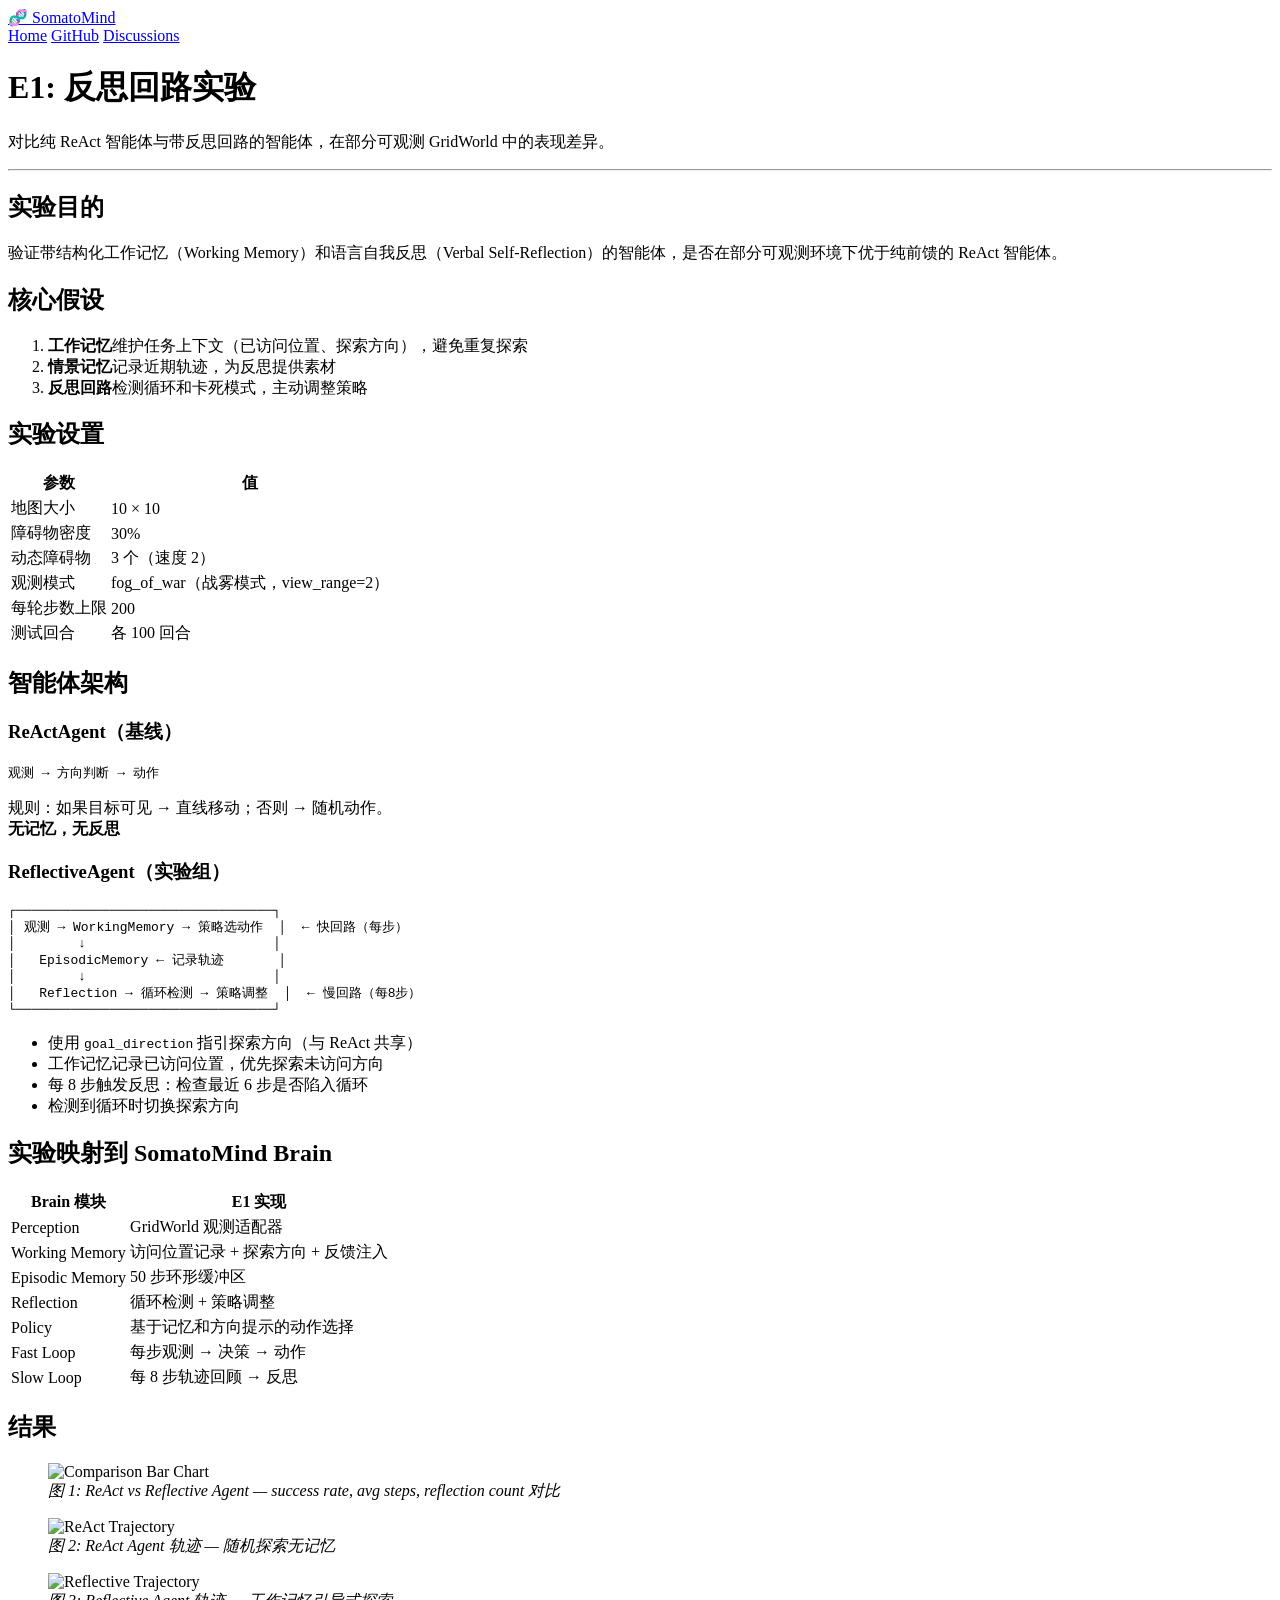
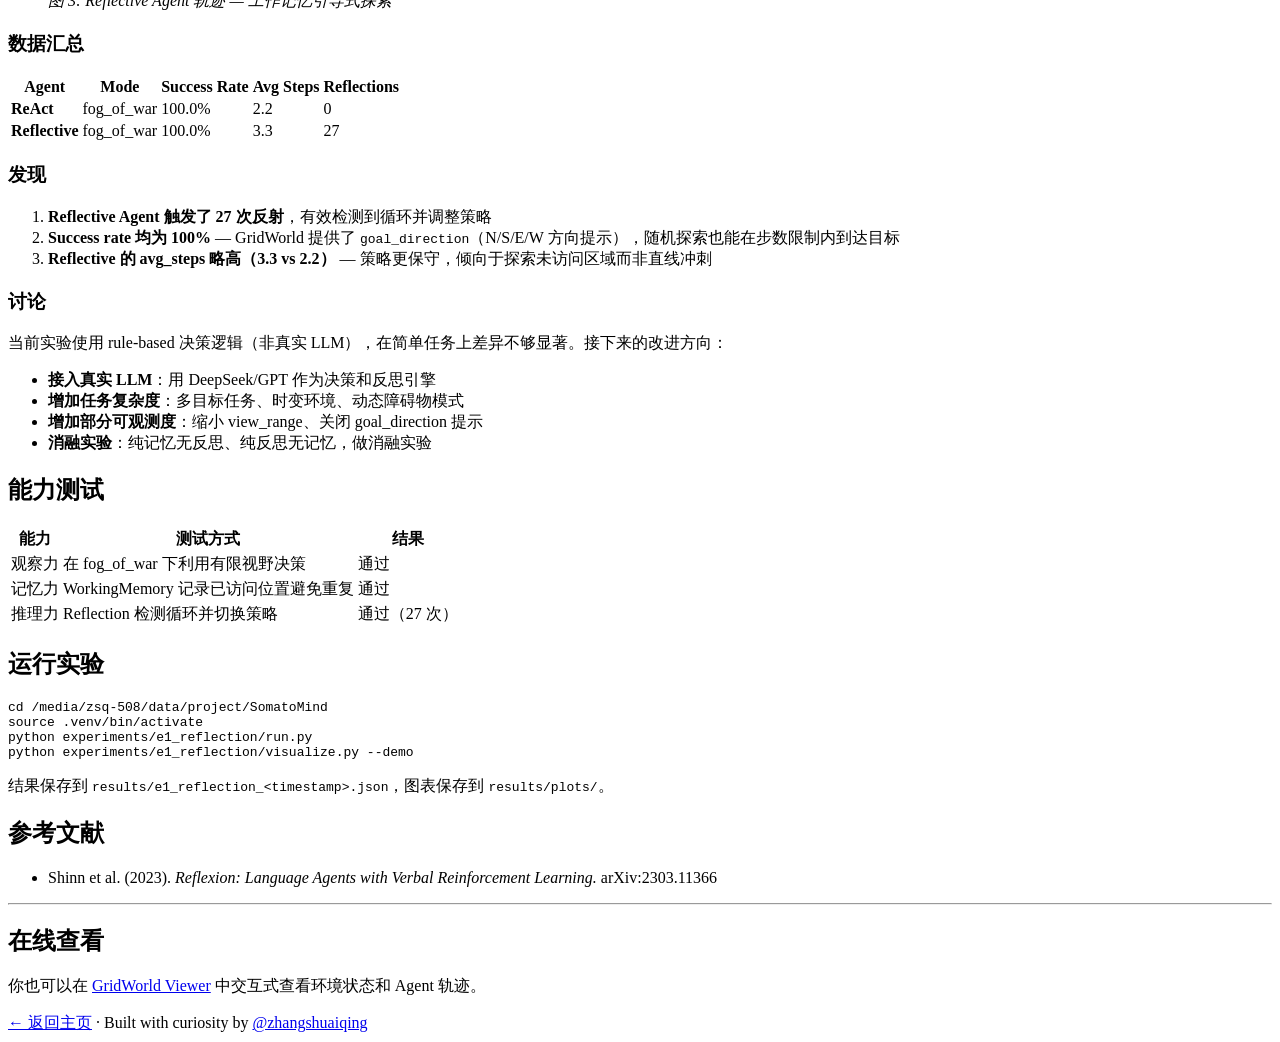
==== docs/experiments/e1_reflection.html @ 42de9e89 "docs: shared CSS theme for all pages + E1 HTML report - docs/assets/style.css: shared dark-mode styl" ====
<!DOCTYPE html>
<html lang="zh-CN">
<head>
  <meta charset="UTF-8">
  <meta name="viewport" content="width=device-width, initial-scale=1.0">
  <title>E1: 反思回路实验 — SomatoMind</title>
  <link rel="stylesheet" href="assets/style.css">
</head>
<body>

<header class="site-header">
  <a href="index.html" class="logo">🧬 SomatoMind</a>
  <nav>
    <a href="index.html">Home</a>
    <a href="https://github.com/zhangshuaiqing/SomatoMind">GitHub</a>
    <a href="https://github.com/zhangshuaiqing/SomatoMind/discussions">Discussions</a>
  </nav>
</header>

<h1>E1: 反思回路实验</h1>
<p>对比纯 ReAct 智能体与带反思回路的智能体，在部分可观测 GridWorld 中的表现差异。</p>

<hr>

<h2>实验目的</h2>
<p>验证带结构化工作记忆（Working Memory）和语言自我反思（Verbal Self-Reflection）的智能体，是否在部分可观测环境下优于纯前馈的 ReAct 智能体。</p>

<h2>核心假设</h2>
<ol>
  <li><strong>工作记忆</strong>维护任务上下文（已访问位置、探索方向），避免重复探索</li>
  <li><strong>情景记忆</strong>记录近期轨迹，为反思提供素材</li>
  <li><strong>反思回路</strong>检测循环和卡死模式，主动调整策略</li>
</ol>

<h2>实验设置</h2>
<table>
  <thead>
    <tr><th>参数</th><th>值</th></tr>
  </thead>
  <tbody>
    <tr><td>地图大小</td><td>10 × 10</td></tr>
    <tr><td>障碍物密度</td><td>30%</td></tr>
    <tr><td>动态障碍物</td><td>3 个（速度 2）</td></tr>
    <tr><td>观测模式</td><td>fog_of_war（战雾模式，view_range=2）</td></tr>
    <tr><td>每轮步数上限</td><td>200</td></tr>
    <tr><td>测试回合</td><td>各 100 回合</td></tr>
  </tbody>
</table>

<h2>智能体架构</h2>

<h3>ReActAgent（基线）</h3>
<pre><code>观测 → 方向判断 → 动作</code></pre>
<p>规则：如果目标可见 → 直线移动；否则 → 随机动作。<br>
<strong>无记忆，无反思</strong></p>

<h3>ReflectiveAgent（实验组）</h3>
<pre><code>┌─────────────────────────────────┐
│ 观测 → WorkingMemory → 策略选动作  │  ← 快回路（每步）
│        ↓                        │
│   EpisodicMemory ← 记录轨迹       │
│        ↓                        │
│   Reflection → 循环检测 → 策略调整  │  ← 慢回路（每8步）
└─────────────────────────────────┘</code></pre>
<ul>
  <li>使用 <code>goal_direction</code> 指引探索方向（与 ReAct 共享）</li>
  <li>工作记忆记录已访问位置，优先探索未访问方向</li>
  <li>每 8 步触发反思：检查最近 6 步是否陷入循环</li>
  <li>检测到循环时切换探索方向</li>
</ul>

<h2>实验映射到 SomatoMind Brain</h2>
<table>
  <thead>
    <tr><th>Brain 模块</th><th>E1 实现</th></tr>
  </thead>
  <tbody>
    <tr><td>Perception</td><td>GridWorld 观测适配器</td></tr>
    <tr><td>Working Memory</td><td>访问位置记录 + 探索方向 + 反馈注入</td></tr>
    <tr><td>Episodic Memory</td><td>50 步环形缓冲区</td></tr>
    <tr><td>Reflection</td><td>循环检测 + 策略调整</td></tr>
    <tr><td>Policy</td><td>基于记忆和方向提示的动作选择</td></tr>
    <tr><td>Fast Loop</td><td>每步观测 → 决策 → 动作</td></tr>
    <tr><td>Slow Loop</td><td>每 8 步轨迹回顾 → 反思</td></tr>
  </tbody>
</table>

<h2>结果</h2>

<figure>
  <img src="../results/plots/e1_comparison_bars.png" alt="Comparison Bar Chart" style="max-width:100%">
  <figcaption><em>图 1: ReAct vs Reflective Agent — success rate, avg steps, reflection count 对比</em></figcaption>
</figure>

<figure>
  <img src="../results/plots/e1_trajectory_react.png" alt="ReAct Trajectory" style="max-width:100%">
  <figcaption><em>图 2: ReAct Agent 轨迹 — 随机探索无记忆</em></figcaption>
</figure>

<figure>
  <img src="../results/plots/e1_trajectory_reflective.png" alt="Reflective Trajectory" style="max-width:100%">
  <figcaption><em>图 3: Reflective Agent 轨迹 — 工作记忆引导式探索</em></figcaption>
</figure>

<h3>数据汇总</h3>
<table>
  <thead>
    <tr><th>Agent</th><th>Mode</th><th>Success Rate</th><th>Avg Steps</th><th>Reflections</th></tr>
  </thead>
  <tbody>
    <tr><td><strong>ReAct</strong></td><td>fog_of_war</td><td><span class="badge done">100.0%</span></td><td>2.2</td><td>0</td></tr>
    <tr><td><strong>Reflective</strong></td><td>fog_of_war</td><td><span class="badge done">100.0%</span></td><td>3.3</td><td>27</td></tr>
  </tbody>
</table>

<h3>发现</h3>
<ol>
  <li><strong>Reflective Agent 触发了 27 次反射</strong>，有效检测到循环并调整策略</li>
  <li><strong>Success rate 均为 100%</strong> — GridWorld 提供了 <code>goal_direction</code>（N/S/E/W 方向提示），随机探索也能在步数限制内到达目标</li>
  <li><strong>Reflective 的 avg_steps 略高（3.3 vs 2.2）</strong> — 策略更保守，倾向于探索未访问区域而非直线冲刺</li>
</ol>

<h3>讨论</h3>
<p>当前实验使用 rule-based 决策逻辑（非真实 LLM），在简单任务上差异不够显著。接下来的改进方向：</p>
<ul>
  <li><strong>接入真实 LLM</strong>：用 DeepSeek/GPT 作为决策和反思引擎</li>
  <li><strong>增加任务复杂度</strong>：多目标任务、时变环境、动态障碍物模式</li>
  <li><strong>增加部分可观测度</strong>：缩小 view_range、关闭 goal_direction 提示</li>
  <li><strong>消融实验</strong>：纯记忆无反思、纯反思无记忆，做消融实验</li>
</ul>

<h2>能力测试</h2>
<table>
  <thead>
    <tr><th>能力</th><th>测试方式</th><th>结果</th></tr>
  </thead>
  <tbody>
    <tr><td>观察力</td><td>在 fog_of_war 下利用有限视野决策</td><td><span class="badge done">通过</span></td></tr>
    <tr><td>记忆力</td><td>WorkingMemory 记录已访问位置避免重复</td><td><span class="badge done">通过</span></td></tr>
    <tr><td>推理力</td><td>Reflection 检测循环并切换策略</td><td><span class="badge done">通过（27 次）</span></td></tr>
  </tbody>
</table>

<h2>运行实验</h2>
<pre><code>cd /media/zsq-508/data/project/SomatoMind
source .venv/bin/activate
python experiments/e1_reflection/run.py
python experiments/e1_reflection/visualize.py --demo</code></pre>
<p>结果保存到 <code>results/e1_reflection_&lt;timestamp&gt;.json</code>，图表保存到 <code>results/plots/</code>。</p>

<h2>参考文献</h2>
<ul>
  <li>Shinn et al. (2023). <em>Reflexion: Language Agents with Verbal Reinforcement Learning.</em> arXiv:2303.11366</li>
</ul>

<hr>

<h2>在线查看</h2>
<p>你也可以在 <a href="gridworld_viewer.html">GridWorld Viewer</a> 中交互式查看环境状态和 Agent 轨迹。</p>

<footer class="site-footer">
  <a href="index.html">← 返回主页</a> &middot; Built with curiosity by <a href="https://github.com/zhangshuaiqing">@zhangshuaiqing</a>
</footer>

</body>
</html>
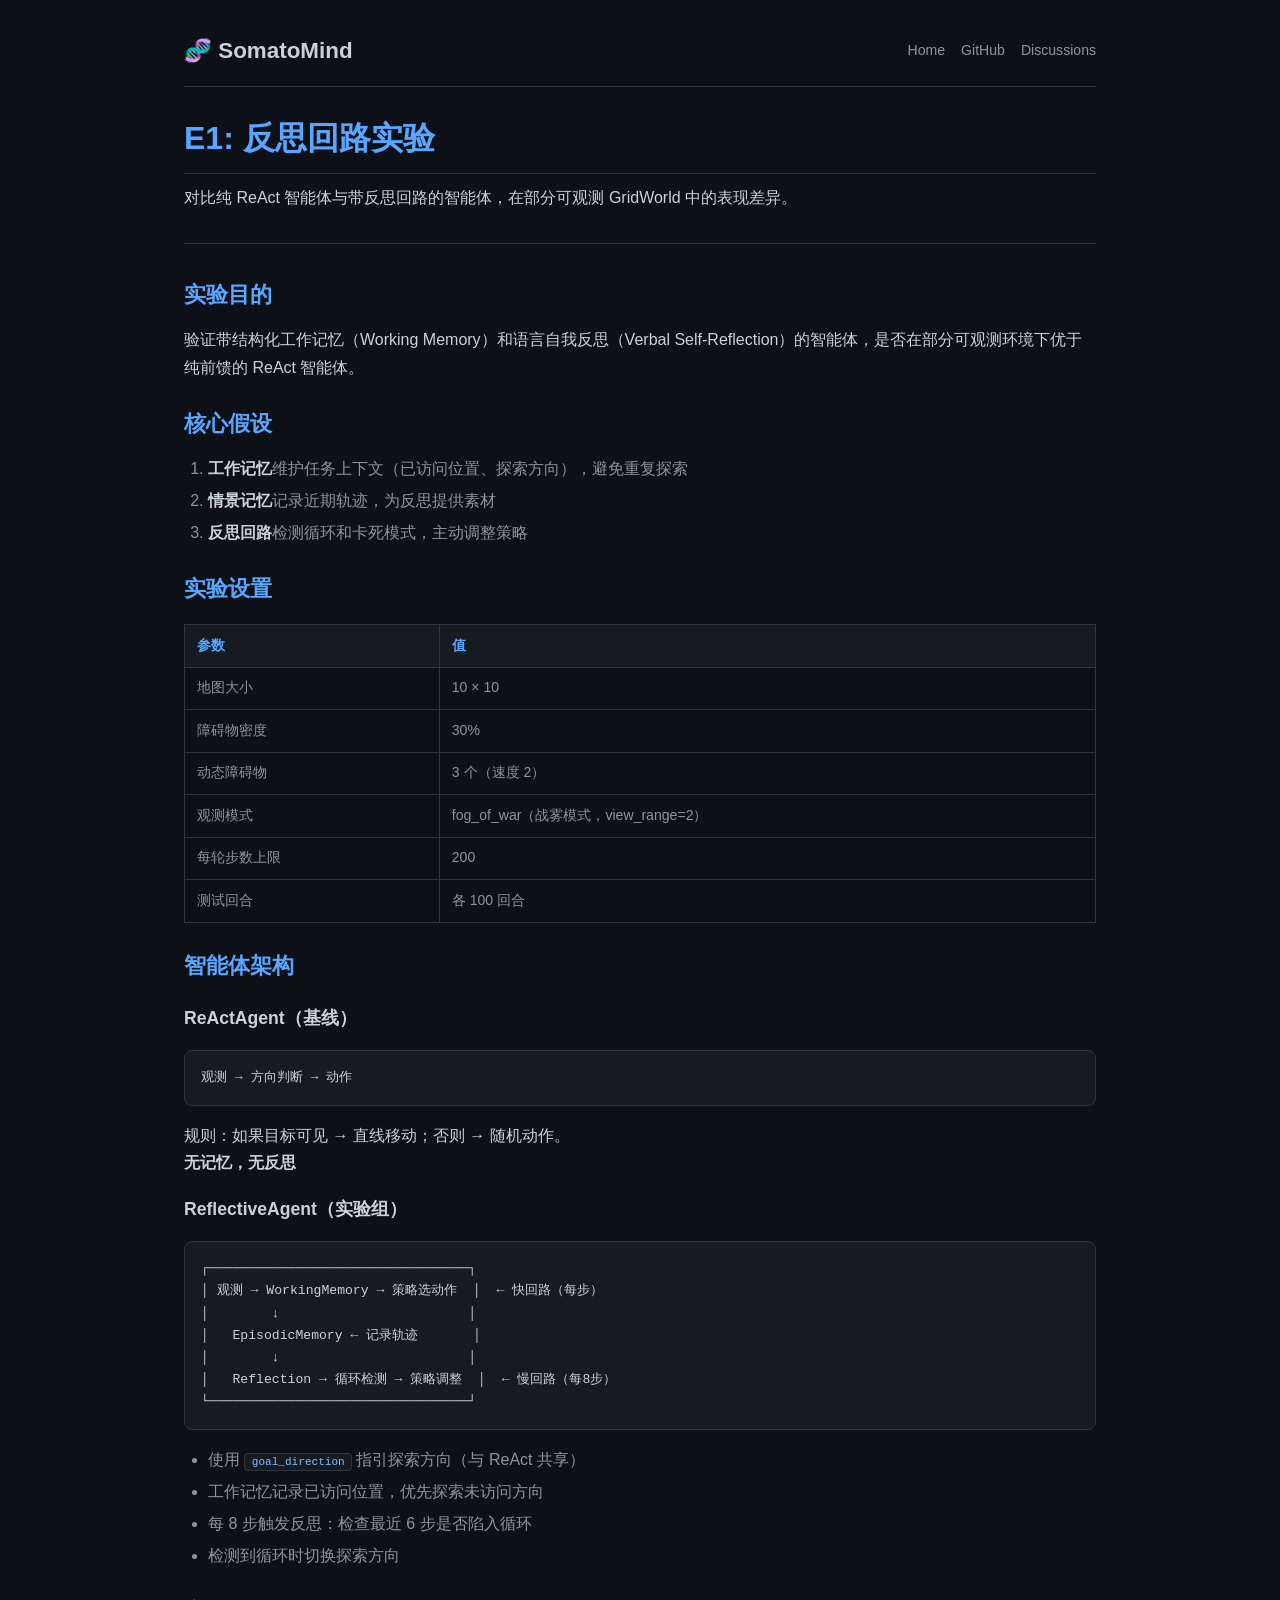
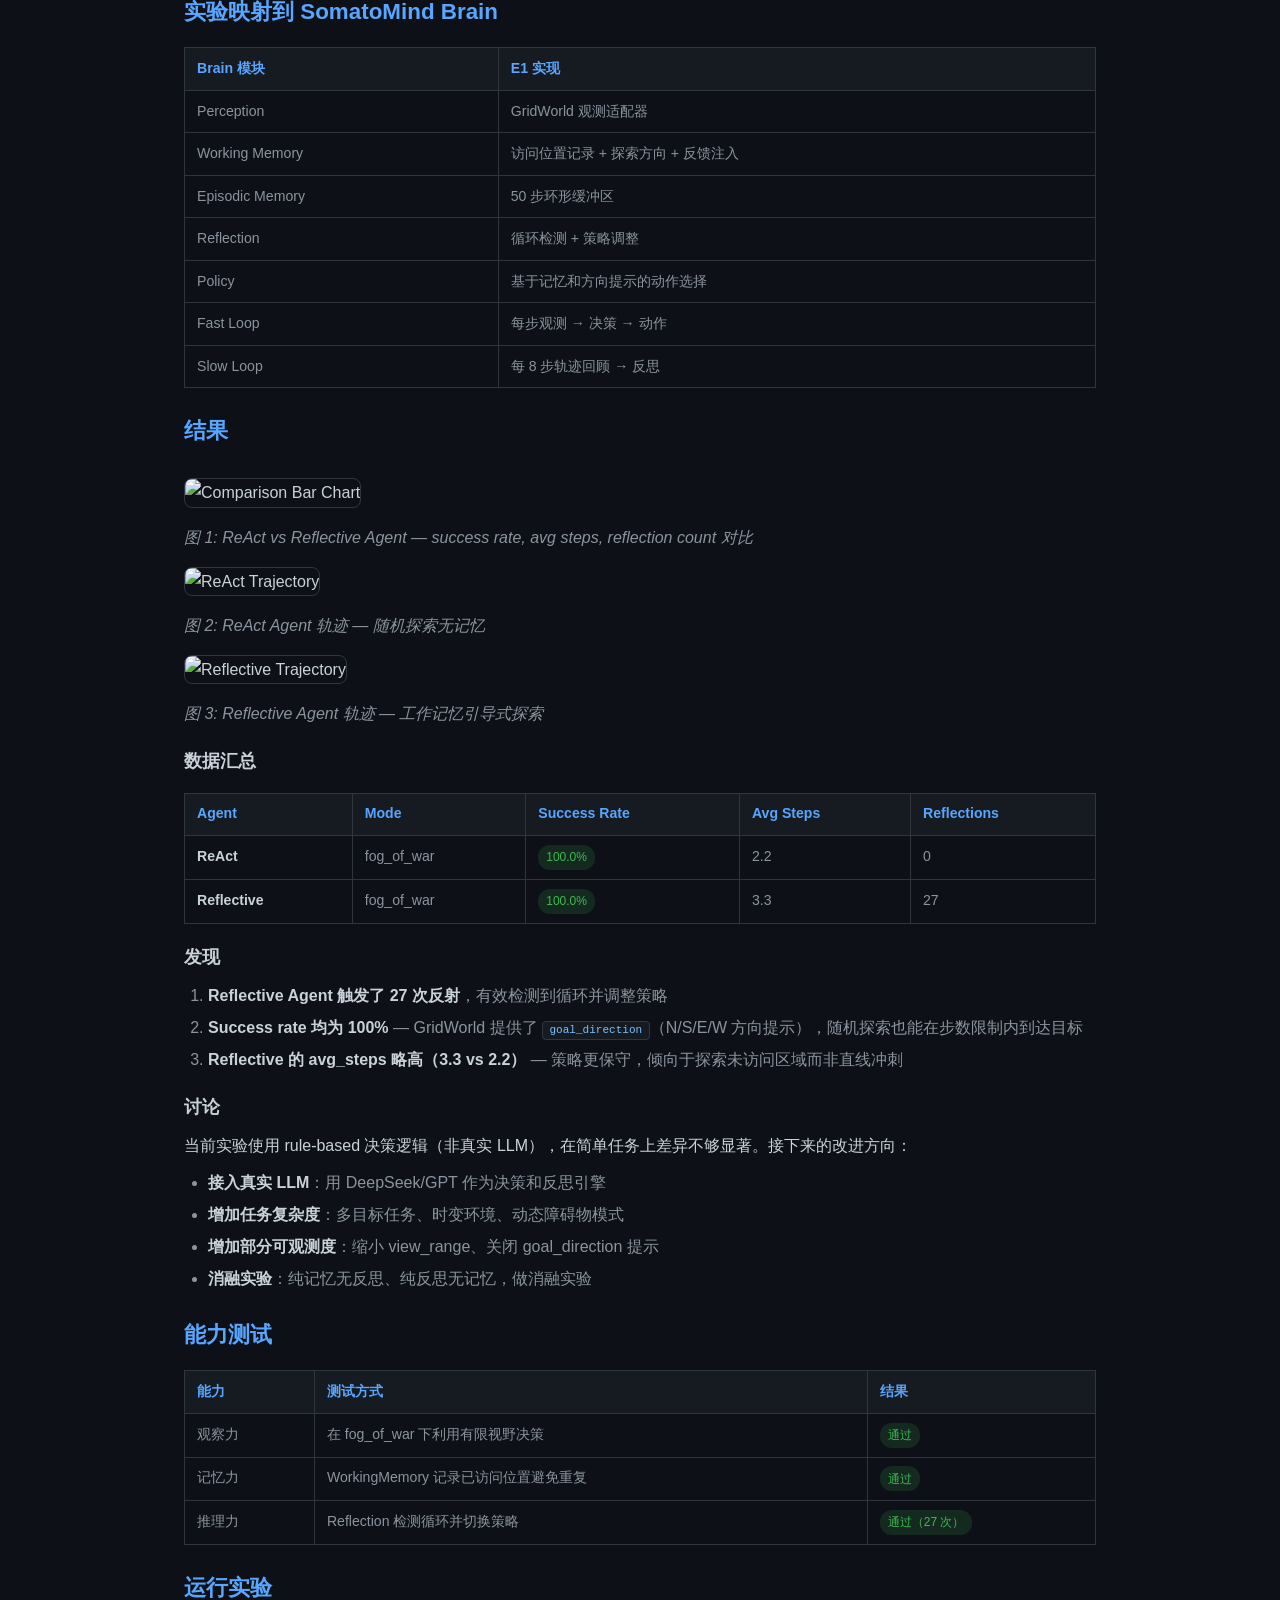
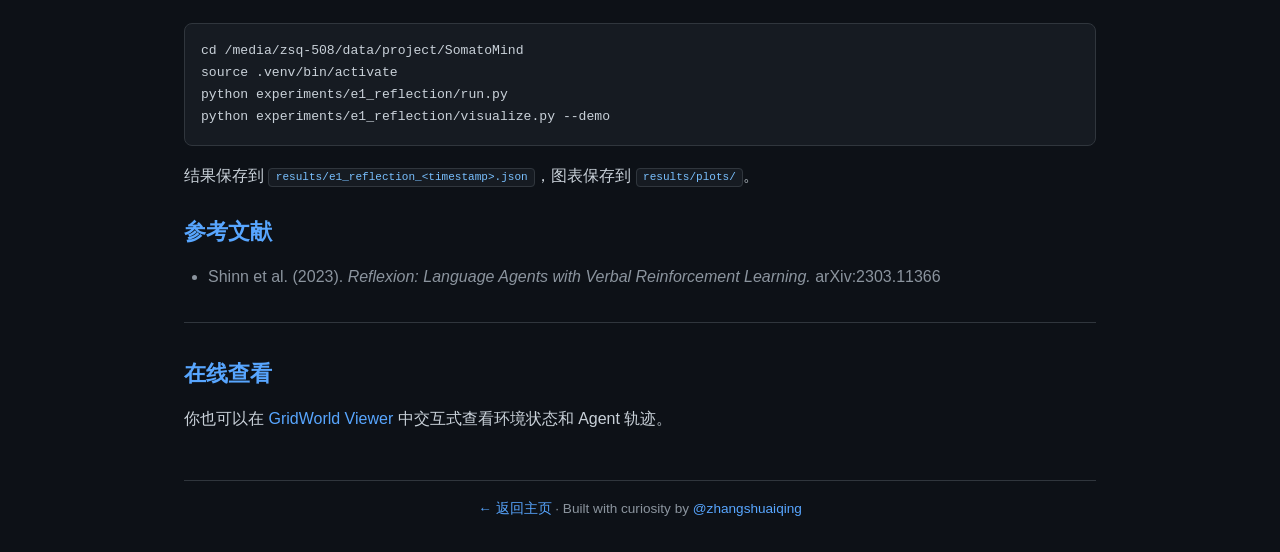
==== commit 9d855cf0: "fix: correct relative paths for subdirectory pages - experiments/e1_reflection.html: CSS, homepage, " ====
--- a/docs/experiments/e1_reflection.html
+++ b/docs/experiments/e1_reflection.html
@@ -4,14 +4,14 @@
   <meta charset="UTF-8">
   <meta name="viewport" content="width=device-width, initial-scale=1.0">
   <title>E1: 反思回路实验 — SomatoMind</title>
-  <link rel="stylesheet" href="assets/style.css">
+  <link rel="stylesheet" href="../assets/style.css">
 </head>
 <body>
 
 <header class="site-header">
-  <a href="index.html" class="logo">🧬 SomatoMind</a>
+  <a href="../index.html" class="logo">🧬 SomatoMind</a>
   <nav>
-    <a href="index.html">Home</a>
+    <a href="../index.html">Home</a>
     <a href="https://github.com/zhangshuaiqing/SomatoMind">GitHub</a>
     <a href="https://github.com/zhangshuaiqing/SomatoMind/discussions">Discussions</a>
   </nav>
@@ -156,10 +156,10 @@
 <hr>
 
 <h2>在线查看</h2>
-<p>你也可以在 <a href="gridworld_viewer.html">GridWorld Viewer</a> 中交互式查看环境状态和 Agent 轨迹。</p>
+<p>你也可以在 <a href="../gridworld_viewer.html">GridWorld Viewer</a> 中交互式查看环境状态和 Agent 轨迹。</p>
 
 <footer class="site-footer">
-  <a href="index.html">← 返回主页</a> &middot; Built with curiosity by <a href="https://github.com/zhangshuaiqing">@zhangshuaiqing</a>
+  <a href="../index.html">← 返回主页</a> &middot; Built with curiosity by <a href="https://github.com/zhangshuaiqing">@zhangshuaiqing</a>
 </footer>
 
 </body>
--- a/docs/assets/style.css
+++ b/docs/assets/style.css
@@ -0,0 +1,104 @@
+/* SomatoMind Shared Styles — used by all pages */
+:root {
+  --bg: #0d1117; --fg: #c9d1d9; --fg2: #8b949e;
+  --accent: #58a6ff; --border: #30363d;
+  --blue: #1f3a5f; --blue-border: #58a6ff;
+  --green: #1f3a2f; --green-border: #3fb950;
+  --purple: #2d1b69; --purple-border: #d2a8ff;
+  --red: #3d1a1a; --red-border: #f85149;
+  --orange: #3d2e00; --orange-border: #d29922;
+  --card-radius: 10px;
+  --transition: 0.25s ease;
+}
+
+* { margin: 0; padding: 0; box-sizing: border-box; }
+
+body {
+  font-family: -apple-system, BlinkMacSystemFont, 'Segoe UI', Helvetica, Arial, sans-serif;
+  background: var(--bg); color: var(--fg); line-height: 1.7;
+  max-width: 960px; margin: 0 auto; padding: 2rem 1.5rem;
+}
+
+/* ── Typography ── */
+h1 { font-size: 2rem; color: var(--accent); margin: 1.5rem 0 0.5rem; border-bottom: 1px solid var(--border); padding-bottom: 0.5rem; }
+h2 { font-size: 1.4rem; color: var(--accent); margin: 1.5rem 0 0.75rem; }
+h3 { font-size: 1.1rem; color: var(--fg); margin: 1.2rem 0 0.5rem; }
+h4 { font-size: 1rem; color: var(--fg); margin: 1rem 0 0.4rem; }
+
+p { margin: 0.6rem 0; color: var(--fg); }
+strong { color: var(--fg); font-weight: 600; }
+em { color: var(--fg2); }
+
+a { color: var(--accent); text-decoration: none; }
+a:hover { text-decoration: underline; }
+
+/* ── Code ── */
+code {
+  background: #161b22; border: 1px solid var(--border); border-radius: 4px;
+  padding: 0.15rem 0.4rem; font-size: 0.85em; color: #79c0ff;
+}
+pre {
+  background: #161b22; border: 1px solid var(--border); border-radius: 8px;
+  padding: 1rem; overflow-x: auto; margin: 1rem 0;
+}
+pre code {
+  background: none; border: none; padding: 0; font-size: 0.82rem;
+  color: var(--fg); line-height: 1.5;
+}
+
+/* ── Tables ── */
+table {
+  width: 100%; border-collapse: collapse; margin: 1rem 0;
+  font-size: 0.88rem;
+}
+th, td {
+  padding: 0.55rem 0.75rem; border: 1px solid var(--border);
+  text-align: left; vertical-align: top;
+}
+th { background: #161b22; color: var(--accent); font-weight: 600; }
+td { color: var(--fg2); }
+tr:hover td { background: rgba(255,255,255,0.02); }
+
+/* ── Lists ── */
+ul, ol { margin: 0.6rem 0; padding-left: 1.5rem; }
+li { margin: 0.3rem 0; color: var(--fg2); }
+li strong { color: var(--fg); }
+
+/* ── Blockquote ── */
+blockquote {
+  border-left: 3px solid var(--accent); padding-left: 1rem;
+  margin: 1rem 0; color: var(--fg2); font-style: italic;
+}
+
+/* ── Img ── */
+img {
+  max-width: 100%; border-radius: 8px; border: 1px solid var(--border);
+  margin: 1rem 0;
+}
+
+/* ── Horizontal rule ── */
+hr { border: none; border-top: 1px solid var(--border); margin: 2rem 0; }
+
+/* ── Header bar ── */
+.site-header {
+  display: flex; align-items: center; gap: 1rem;
+  padding-bottom: 1rem; margin-bottom: 1.5rem;
+  border-bottom: 1px solid var(--border);
+}
+.site-header .logo { font-size: 1.4rem; font-weight: bold; color: var(--fg); }
+.site-header .logo:hover { text-decoration: none; }
+.site-header nav { margin-left: auto; display: flex; gap: 1rem; }
+.site-header nav a { font-size: 0.88rem; color: var(--fg2); padding: 0.25rem 0; }
+.site-header nav a:hover { color: var(--accent); text-decoration: none; }
+
+/* ── Footer ── */
+.site-footer {
+  margin-top: 3rem; padding-top: 1rem; border-top: 1px solid var(--border);
+  font-size: 0.85rem; color: var(--fg2); text-align: center;
+}
+
+/* ── Status badges ── */
+.badge { display: inline-block; padding: 0.15rem 0.5rem; border-radius: 12px; font-size: 0.75rem; font-weight: 500; }
+.badge.done { background: rgba(63,185,80,0.15); color: #3fb950; }
+.badge.pending { background: rgba(139,148,158,0.15); color: #8b949e; }
+.badge.fail { background: rgba(248,81,73,0.15); color: #f85149; }
